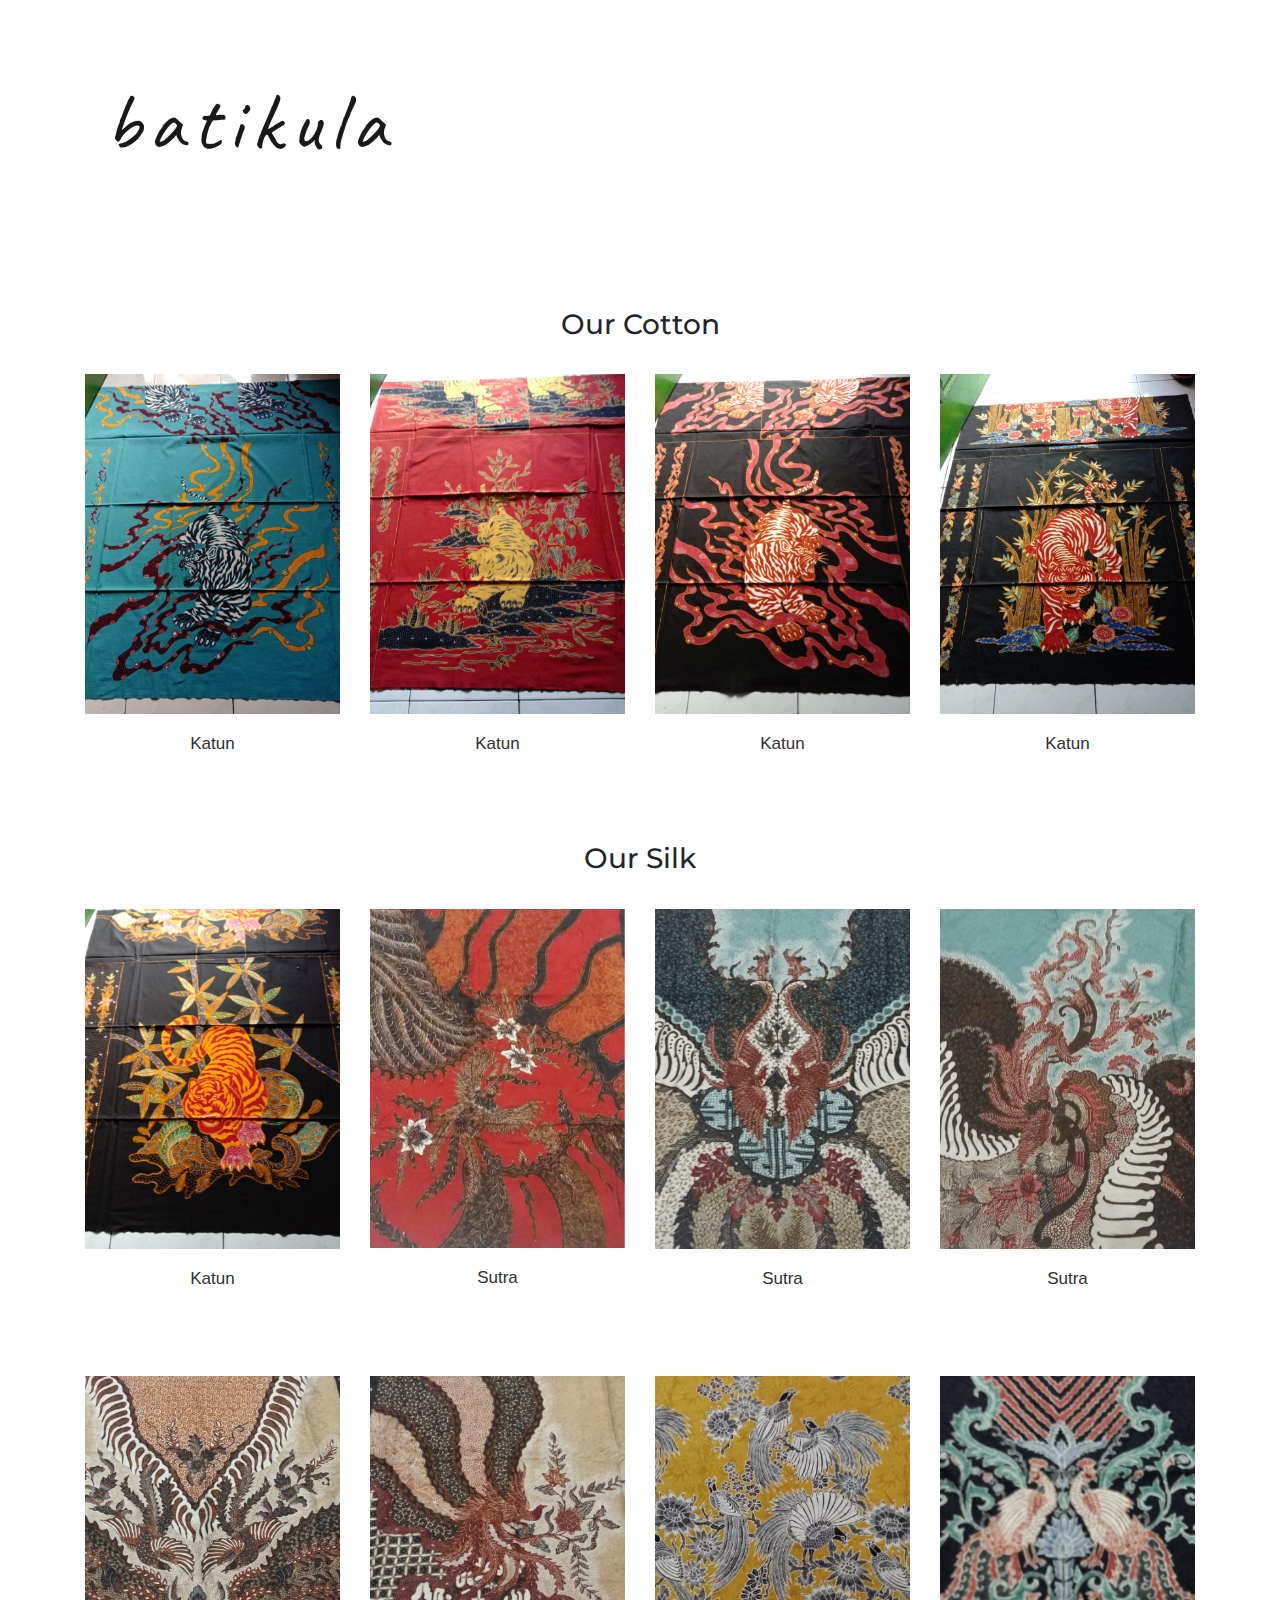
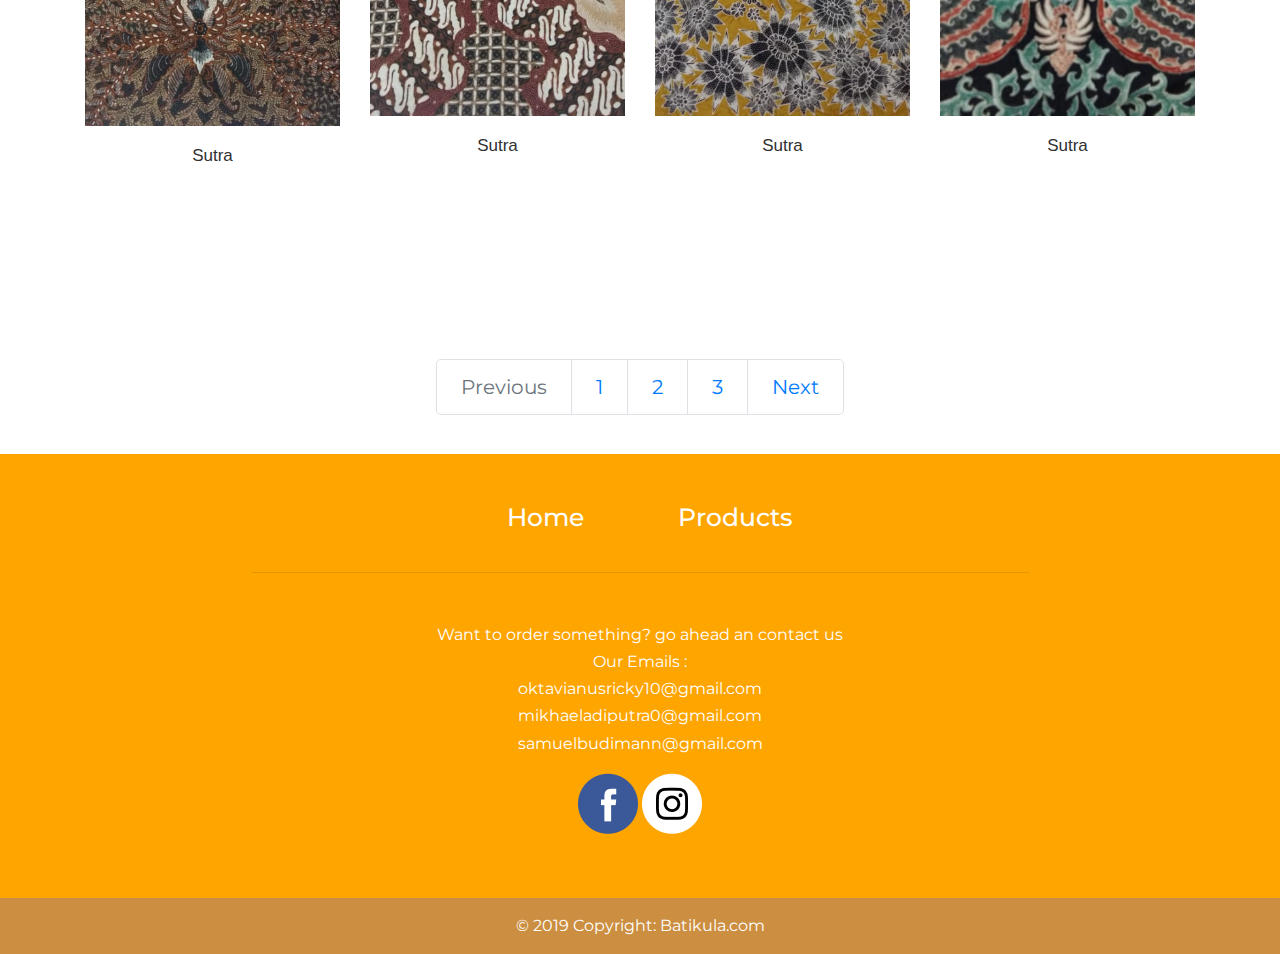
==== productCatalogue/productCatalogue.html @ 53499956 "Add files via upload" ====
<!DOCTYPE html>
<html lang="en" dir="ltr">

<head>
  <!-- bootstrap link -->
  <link rel="stylesheet" href="https://stackpath.bootstrapcdn.com/bootstrap/4.3.1/css/bootstrap.min.css" integrity="sha384-ggOyR0iXCbMQv3Xipma34MD+dH/1fQ784/j6cY/iJTQUOhcWr7x9JvoRxT2MZw1T" crossorigin="anonymous">
  <!-- local CSS -->
  <link rel="stylesheet" href="CSS/product.css">
  <!-- Bootstrap Java -->
  <script src="https://code.jquery.com/jquery-3.3.1.slim.min.js" integrity="sha384-q8i/X+965DzO0rT7abK41JStQIAqVgRVzpbzo5smXKp4YfRvH+8abtTE1Pi6jizo" crossorigin="anonymous"></script>
  <script src="https://cdnjs.cloudflare.com/ajax/libs/popper.js/1.14.7/umd/popper.min.js" integrity="sha384-UO2eT0CpHqdSJQ6hJty5KVphtPhzWj9WO1clHTMGa3JDZwrnQq4sF86dIHNDz0W1" crossorigin="anonymous"></script>
  <script src="https://stackpath.bootstrapcdn.com/bootstrap/4.3.1/js/bootstrap.min.js" integrity="sha384-JjSmVgyd0p3pXB1rRibZUAYoIIy6OrQ6VrjIEaFf/nJGzIxFDsf4x0xIM+B07jRM" crossorigin="anonymous"></script>
  <!-- FONTS -->
  <link rel="stylesheet" href="https://stackpath.bootstrapcdn.com/font-awesome/4.7.0/css/font-awesome.min.css" />
  <!-- FONTS Caveat -->
  <link href="https://fonts.googleapis.com/css?family=Caveat&display=swap" rel="stylesheet">
  <link href="https://fonts.googleapis.com/css?family=Montserrat:300,400,900|Ubuntu" rel="stylesheet">

  <!-- website Icon -->
  <link rel="shortcut icon" type="image/x-icon" href="../Photos/Icons/batikula.ico" />


  <title>Batikula - Product Catalogue</title>
</head>

<body>

  <section id="Title">



    <nav style="position: relative; width: 1735px; height: 81px;left: 129px; top: 67px; " class="navbar  navbar-expand-lg navbar-light ">
      <div class="d-flex flex-grow-1">
        <span class="w-100 d-lg-none d-block">
          <!-- hidden spacer to center brand on mobile --></span>
        <a class="navbar-brand heading-title" href="../index.html">batikula</a>
        <div class="w-100 text-right">
          <button class="navbar-toggler" type="button" data-toggle="collapse" data-target="#myNavbar7">
            <span class="navbar-toggler-icon"></span>
          </button>
        </div>
      </div>
      <div class="collapse navbar-collapse flex-grow-1 text-right" id="navbarTogglerDemo02">
        <ul class="navbar-nav ml-auto flex-nowrap">
          <li class="nav-item">
            <a href="../index.html" class="nav-link link1">Home</a>
          </li>
          <li class="nav-item">
            <a href="productCatalogue/productCatalogue.html" class="nav-link link1">Product</a>
          </li>

          <li class="nav-item">
            <a href="AboutUs.html" class="nav-link link1">Contact Us</a>
          </li>
        </ul>
      </div>
    </nav>

    <section style="margin: 0 3%; padding: 13% 0" class="Product">




      <div style="margin-top:5%" class="container">
        <h3 class="h3"> Our Cotton </h3>
        <div style="margin-top:3%;" class="row">
          <div class="col-md-3 col-sm-6">
            <div class="product-grid2">
              <div class="product-image2">
                <img class="pic-1" src="../CSS/katun/katun6.jpeg">
                <img class="pic-2" src="../CSS/katun/katun6.jpeg">
                <ul class="social">
                  <li><a href="../CSS/katun/katun6.jpeg" data-tip="Quick View"> <i class="fa fa-eye"></i></a></li>
                  <li><a href="#" data-tip="Cotton"><img src="../Photos/Material.png" alt=""></a></a></li>
                  <li><a href="#" data-tip="Blue"><img src="../Photos/Color.png" alt=""></a></a></li>
                </ul>
                <p style="padding: 0; margin: 0;" class="add-to-cart">Designed and handcrafted by Indonesian Artists</p>

              </div>
              <div class="product-content">
                <h3 class="title"><a href="#">Katun</a></h3>
              </div>
            </div>
          </div>
          <div class="col-md-3 col-sm-6">
            <div class="product-grid2">
              <div class="product-image2">
                <img class="pic-1" src="../CSS/katun/katun7.jpeg">
                <img class="pic-2" src="../CSS/katun/katun7.jpeg">
                <ul class="social">
                  <li><a href="../CSS/katun/katun7.jpeg" data-tip="Quick View"> <i class="fa fa-eye"></i></a></li>
                  <li><a href="#" data-tip="Cotton"><img src="../Photos/Material.png" alt=""></a></a></li>
                  <li><a href="#" data-tip="Red"><img src="../Photos/Color.png" alt=""></a></a></li>
                </ul>
                <p style="padding: 0; margin: 0;" class="add-to-cart">Designed and handcrafted by Indonesian artists</p>

              </div>
              <div class="product-content">
                <h3 class="title"><a href="#">Katun</a></h3>

              </div>
            </div>
          </div>
          <div class="col-md-3 col-sm-6">
            <div class="product-grid2">
              <div class="product-image2">
                <img class="pic-1" src="../CSS/katun/katun8.jpeg">
                <img class="pic-2" src="../CSS/katun/katun8.jpeg">
                <ul class="social">
                  <li><a href="../CSS/katun/katun8.jpeg" data-tip="Quick View"> <i class="fa fa-eye"></i></a></li>
                  <li><a href="#" data-tip="Cotton"><img src="../Photos/Material.png" alt=""></a></a></li>
                  <li><a href="#" data-tip="Black and red"><img src="../Photos/Color.png" alt=""></a></a></li>
                </ul>
                <p style="padding: 0; margin: 0;" class="add-to-cart">Designed and handcrafted by Indonesian artist</p>

              </div>
              <div class="product-content">
                <h3 class="title"><a href="#">Katun</a></h3>
              </div>
            </div>
          </div>
          <div class="col-md-3 col-sm-6">
            <div class="product-grid2">
              <div class="product-image2">
                <img style="height: 200%"class="pic-1" src="../CSS/katun/katun9.jpeg">
                <img class="pic-2" src="../CSS/katun/katun9.jpeg">
                <ul class="social">
                  <li><a href="../CSS/katun/katun9.jpeg" data-tip="Quick View"> <i class="fa fa-eye"></i></a></li>
                  <li><a href="#" data-tip="Cotton"><img src="../Photos/Material.png" alt=""></a></a></li>
                  <li><a href="#" data-tip="Black and red"><img src="../Photos/Color.png" alt=""></a></a></li>
                </ul>
                <p style="padding: 0; margin: 0;" class="add-to-cart">Designed and handcrafted by Indonesian artist</p>

              </div>
              <div class="product-content">
                <h3 class="title"><a href="#">Katun</a></h3>

              </div>
            </div>
          </div>
        </div>
      </div>

      <div style="margin-top:5%" class="container">
        <h3 class="h3"> Our Silk </h3>
        <div style="margin-top:3%;" class="row">
          <div class="col-md-3 col-sm-6">
            <div class="product-grid2">
              <div class="product-image2">
                <img class="pic-1" src="../CSS/katun/katun10.jpeg">
                <img class="pic-2" src="../CSS/katun/katun10.jpeg">
                <ul class="social">
                  <li><a href="../CSS/katun/katun10.jpeg" data-tip="Quick View"> <i class="fa fa-eye"></i></a></li>
                  <li><a href="#" data-tip="Cotton"><img src="../Photos/Material.png" alt=""></a></a></li>
                  <li><a href="#" data-tip="Blue"><img src="../Photos/Color.png" alt=""></a></a></li>
                </ul>
                <p style="padding: 0; margin: 0;" class="add-to-cart">Designed and handcrafted by Indonesian Artists</p>

              </div>
              <div class="product-content">
                <h3 class="title"><a href="#">Katun</a></h3>
              </div>
            </div>
          </div>  <div class="col-md-3 col-sm-6">
              <div class="product-grid2">
                <div class="product-image2">
                  <img class="pic-1" src="../CSS/sutra2.png">
                  <img class="pic-2" src="../CSS/sutra2.png">
                  <ul class="social">
                    <li><a href="../CSS/sutra2.png" data-tip="Quick View"> <i class="fa fa-eye"></i></a></li>
                    <li><a href="#" data-tip="Cotton"><img src="../Photos/Material.png" alt=""></a></a></li>
                    <li><a href="#" data-tip="Blue"><img src="../Photos/Color.png" alt=""></a></a></li>
                  </ul>
                  <p style="padding: 0; margin: 0;" class="add-to-cart">Designed and handcrafted by Indonesian Artists</p>

                </div>
                <div class="product-content">
                  <h3 class="title"><a href="#">Sutra</a></h3>
                </div>
              </div>
            </div>
          <div class="col-md-3 col-sm-6">
            <div class="product-grid2">
              <div class="product-image2">
                <img class="pic-1" src="../CSS/sutra3.png">
                <img class="pic-2" src="../CSS/sutra3.png">
                <ul class="social">
                  <li><a href="../CSS/sutra3.png" data-tip="Quick View"> <i class="fa fa-eye"></i></a></li>
                  <li><a href="#" data-tip="Cotton"><img src="../Photos/Material.png" alt=""></a></a></li>
                  <li><a href="#" data-tip="Black and red"><img src="../Photos/Color.png" alt=""></a></a></li>
                </ul>
                <p style="padding: 0; margin: 0;" class="add-to-cart">Designed and handcrafted by Indonesian artist</p>

              </div>
              <div class="product-content">
                <h3 class="title"><a href="#">Sutra</a></h3>
              </div>
            </div>
          </div>
          <div class="col-md-3 col-sm-6">
            <div class="product-grid2">
              <div class="product-image2">
                <img class="pic-1" src="../CSS/sutra4.png">
                <img class="pic-2" src="../CSS/sutra4.png">
                <ul class="social">
                  <li><a href="../CSS/sutra4.png" data-tip="Quick View"> <i class="fa fa-eye"></i></a></li>
                  <li><a href="#" data-tip="Cotton"><img src="../Photos/Material.png" alt=""></a></a></li>
                  <li><a href="#" data-tip="Black and red"><img src="../Photos/Color.png" alt=""></a></a></li>
                </ul>
                <p style="padding: 0; margin: 0;" class="add-to-cart">Designed and handcrafted by Indonesian artist</p>

              </div>
              <div class="product-content">
                <h3 class="title"><a href="#">Sutra</a></h3>

              </div>
            </div>
          </div>
        </div>
      </div>




      <div style="margin-top:5%" class="container">

        <div style="margin-top:3%;" class="row">
          <div class="col-md-3 col-sm-6">
            <div class="product-grid2">
              <div class="product-image2">
                <img class="pic-1" src="../CSS/sutra5.png">
                <img class="pic-2" src="../CSS/sutra5.png">
                <ul class="social">
                  <li><a href="../CSS/sutra5.png" data-tip="Quick View"> <i class="fa fa-eye"></i></a></li>
                  <li><a href="#" data-tip="Cotton"><img src="../Photos/Material.png" alt=""></a></a></li>
                  <li><a href="#" data-tip="Blue"><img src="../Photos/Color.png" alt=""></a></a></li>
                </ul>
                <p style="padding: 0; margin: 0;" class="add-to-cart">Designed and handcrafted by Indonesian Artists</p>

              </div>
              <div class="product-content">
                <h3 class="title"><a href="#">Sutra</a></h3>
              </div>
            </div>
          </div>
          <div class="col-md-3 col-sm-6">
            <div class="product-grid2">
              <div class="product-image2">
                <img class="pic-1" src="../CSS/sutra6.png">
                <img class="pic-2" src="../CSS/sutra6.png">
                <ul class="social">
                  <li><a href="../CSS/sutra6.png" data-tip="Quick View"> <i class="fa fa-eye"></i></a></li>
                  <li><a href="#" data-tip="Cotton"><img src="../Photos/Material.png" alt=""></a></a></li>
                  <li><a href="#" data-tip="Red"><img src="../Photos/Color.png" alt=""></a></a></li>
                </ul>
                <p style="padding: 0; margin: 0;" class="add-to-cart">Designed and handcrafted by Indonesian artists</p>

              </div>
              <div class="product-content">
                <h3 class="title"><a href="#">Sutra</a></h3>

              </div>
            </div>
          </div>
          <div class="col-md-3 col-sm-6">
            <div class="product-grid2">
              <div class="product-image2">
                <img class="pic-1" src="../CSS/sutra7.png">
                <img class="pic-2" src="../CSS/sutra7.png">
                <ul class="social">
                  <li><a href="../CSS/sutra7.png" data-tip="Quick View"> <i class="fa fa-eye"></i></a></li>
                  <li><a href="#" data-tip="Cotton"><img src="../Photos/Material.png" alt=""></a></a></li>
                  <li><a href="#" data-tip="Black and red"><img src="../Photos/Color.png" alt=""></a></a></li>
                </ul>
                <p style="padding: 0; margin: 0;" class="add-to-cart">Designed and handcrafted by Indonesian artist</p>

              </div>
              <div class="product-content">
                <h3 class="title"><a href="#">Sutra</a></h3>
              </div>
            </div>
          </div>
          <div class="col-md-3 col-sm-6">
            <div class="product-grid2">
              <div class="product-image2">
                <img class="pic-1" src="../CSS/sutra8.png">
                <img class="pic-2" src="../CSS/sutra8.png">
                <ul class="social">
                  <li><a href="../CSS/sutra8.png" data-tip="Quick View"> <i class="fa fa-eye"></i></a></li>
                  <li><a href="#" data-tip="Cotton"><img src="../Photos/Material.png" alt=""></a></a></li>
                  <li><a href="#" data-tip="Black and red"><img src="../Photos/Color.png" alt=""></a></a></li>
                </ul>
                <p style="padding: 0; margin: 0;" class="add-to-cart">Designed and handcrafted by Indonesian artist</p>

              </div>
              <div class="product-content">
                <h3 class="title"><a href="#">Sutra</a></h3>

              </div>
            </div>
          </div>
        </div>
      </div>

    </section>


    <nav aria-label="Page navigation example">
      <ul class="pagination  pagination-lg justify-content-center">
        <li class="page-item disabled">
          <a class="page-link" href="#" tabindex="-1">Previous</a>
        </li>
        <li class="page-item"><a class="page-link" href="#">1</a></li>
        <li class="page-item"><a class="page-link" href="#">2</a></li>
        <li class="page-item"><a class="page-link" href="#">3</a></li>
        <li class="page-item">
          <a class="page-link" href="#">Next</a>
        </li>
      </ul>
    </nav>





    <section class="Footer">
      <footer style="margin-top: 3%; background-color: orange; color: white;" class="page-footer font-small indigo">

        <!-- Footer Links -->
        <div class="container">

          <!-- Grid row-->
          <div class="row text-center d-flex justify-content-center pt-5 mb-3">

            <!-- Grid column -->
            <div class="col-md-2 mb-3">
              <h6 style="font-size: 25px;">
                <a class="linkFooter" href="#!">Home</a>
              </h6>
            </div>
            <!-- Grid column -->

            <!-- Grid column -->
            <div class="col-md-2 mb-3">
              <h6 style="font-size: 25px;">
                <a class="linkFooter" href="productCatalogue/productCatalogue.html">Products</a>
              </h6>
            </div>
            <!-- Grid column -->



          </div>
          <!-- Grid row-->
          <hr class="rgba-white-light" style="margin: 0 15%;">

          <!-- Grid row-->
          <div class="row d-flex text-center justify-content-center mb-md-0 mb-4">

            <!-- Grid column -->
            <div class="col-md-8 col-12 mt-5">
              <p style="line-height: 1.7rem">
Want to order something? go ahead an contact us <br>

                Our Emails : <br>
oktavianusricky10@gmail.com <br>
mikhaeladiputra0@gmail.com <br>
samuelbudimann@gmail.com</p>
            </div>
            <!-- Grid column -->

          </div>
          <!-- Grid row-->
          <hr class="clearfix d-md-none rgba-white-light" style="margin: 10% 15% 5%;">

          <!-- Grid row-->
          <div style="background-color: orange;" class="row pb-3">

            <!-- Grid column -->
            <div style="background-color: orange;" class="col-md-12">

              <div class="mb-5 flex-center">

                <!-- Facebook -->
                <a class="fb-ic">
                  <a href="#"> <img src="../Photos/Facebook.png" alt=""></a>
                </a>


                <!--Instagram-->
                <a class="ins-ic">
                  <a href="#"> <img src="../Photos/Instagram.png" alt=""></a>
                </a>

              </div>

            </div>
            <!-- Grid column -->

          </div>
          <!-- Grid row-->

        </div>
        <!-- Footer Links -->

        <!-- Copyright -->
        <div style="background-color:#CC8E40; " class="footer-copyright text-center py-3">© 2019 Copyright:
          <a style="  text-decoration: none !important; color: inherit;" href="https://mdbootstrap.com/education/bootstrap/"> Batikula.com</a>
        </div>
        <!-- Copyright -->

      </footer>
      <!-- Footer -->


    </section>

</body>

</html>
---- productCatalogue/CSS/product.css ----
body {
  text-align: center;
  font-family: "Montserrat", sans-serif;
}

.heading-title {
  font-family: Caveat, cursive;
  position: absolute;
  width: 280.5px;
  height: 102px;
  left: -24px;
  top: -1px;
  font-family: Caveat;
  font-style: normal;
  font-weight: normal;
  font-size: 81.6px;
  line-height: 103px;
  text-align: center;
  letter-spacing: 0.1em;
}

.link1 {
  position: inherit;
  width: 172px;
  height: 50.3px;
  left: 1046px;
  top: 21px;
  font-size: 18px;
  line-height: 44px;
  text-align: center;
  letter-spacing: 0.05em;
}

.mainFoto {
  float: right;
  width: 50%;
  margin-left: 10%;
  padding: 5%%;
}

.mainHeading {
  position: absolute;
  width: 597px;
  height: 387px;
  left: 31px;
  top: 174px;
  font-family: Montserrat;
  font-style: normal;
  font-weight: normal;
  font-size: 35px;
  line-height: 43px;
  text-align: right;
  letter-spacing: 0.1em;
}



/********************* shopping Demo-1 **********************/
.product-grid {
  font-family: Raleway, sans-serif;
  text-align: center;
  padding: 0 0 72px;
  border: 1px solid rgba(0, 0, 0, .1);
  overflow: hidden;
  position: relative;
  z-index: 1
}

.product-grid .product-image {
  position: relative;
  transition: all .3s ease 0s
}

.product-grid .product-image a {
  display: block
}

.product-grid .product-image img {
  width: 100%;
  height: auto
}

.product-grid .pic-1 {
  opacity: 1;
  transition: all .3s ease-out 0s
}

.product-grid:hover .pic-1 {
  opacity: 1
}

.product-grid .pic-2 {
  opacity: 0;
  position: absolute;
  top: 0;
  left: 0;
  transition: all .3s ease-out 0s
}

.product-grid:hover .pic-2 {
  opacity: 1
}

.product-grid .social {
  width: 150px;
  padding: 0;
  margin: 0;
  list-style: none;
  opacity: 0;
  transform: translateY(-50%) translateX(-50%);
  position: absolute;
  top: 60%;
  left: 50%;
  z-index: 1;
  transition: all .3s ease 0s
}

.product-grid:hover .social {
  opacity: 1;
  top: 50%
}

.product-grid .social li {
  display: inline-block
}

.product-grid .social li a {
  color: #fff;
  background-color: #333;
  font-size: 16px;
  line-height: 40px;
  text-align: center;
  height: 40px;
  width: 40px;
  margin: 0 2px;
  display: block;
  position: relative;
  transition: all .3s ease-in-out
}

.product-grid .social li a:hover {
  color: #fff;
  background-color: #ef5777
}

.product-grid .social li a:after, .product-grid .social li a:before {
  content: attr(data-tip);
  color: #fff;
  background-color: #000;
  font-size: 12px;
  letter-spacing: 1px;
  line-height: 20px;
  padding: 1px 5px;
  white-space: nowrap;
  opacity: 0;
  transform: translateX(-50%);
  position: absolute;
  left: 50%;
  top: -30px
}

.product-grid .social li a:after {
  content: '';
  height: 15px;
  width: 15px;
  border-radius: 0;
  transform: translateX(-50%) rotate(45deg);
  top: -20px;
  z-index: -1
}

.product-grid .social li a:hover:after, .product-grid .social li a:hover:before {
  opacity: 1
}

.product-grid .product-discount-label, .product-grid .product-new-label {
  color: #fff;
  background-color: #ef5777;
  font-size: 12px;
  text-transform: uppercase;
  padding: 2px 7px;
  display: block;
  position: absolute;
  top: 10px;
  left: 0
}

.product-grid .product-discount-label {
  background-color: #333;
  left: auto;
  right: 0
}

.product-grid .rating {
  color: #FFD200;
  font-size: 12px;
  padding: 12px 0 0;
  margin: 0;
  list-style: none;
  position: relative;
  z-index: -1
}

.product-grid .rating li.disable {
  color: rgba(0, 0, 0, .2)
}

.product-grid .product-content {
  background-color: #fff;
  text-align: center;
  padding: 12px 0;
  margin: 0 auto;
  position: absolute;
  left: 0;
  right: 0;
  bottom: -27px;
  z-index: 1;
  transition: all .3s
}

.product-grid:hover .product-content {
  bottom: 0
}

.product-grid .title {
  font-size: 13px;
  font-weight: 400;
  letter-spacing: .5px;
  text-transform: capitalize;
  margin: 0 0 10px;
  transition: all .3s ease 0s
}

.product-grid .title a {
  color: #828282
}

.product-grid .title a:hover, .product-grid:hover .title a {
  color: #ef5777
}

.product-grid .price {
  color: #333;
  font-size: 17px;
  font-family: Montserrat, sans-serif;
  font-weight: 700;
  letter-spacing: .6px;
  margin-bottom: 8px;
  text-align: center;
  transition: all .3s
}

.product-grid .price span {
  color: #999;
  font-size: 13px;
  font-weight: 400;
  text-decoration: line-through;
  margin-left: 3px;
  display: inline-block
}

.product-grid .add-to-cart {
  color: #000;
  font-size: 10px;
  font-weight: 600;
  opacity: 0.2;

}

@media only screen and (max-width:990px) {
  .product-grid {
    margin-bottom: 30px
  }
}

/********************* Shopping Demo-2 **********************/
.demo {
  padding: 45px 0
}

.product-grid2 {
  font-family: 'Open Sans', sans-serif;
  position: relative
}

.product-grid2 .product-image2 {
  overflow: hidden;
  position: relative
}

.product-grid2 .product-image2 a {
  display: block
}

.product-grid2 .product-image2 img {
  width: 100%;

  height: auto
}

.product-image2 .pic-1 {
  opacity: 1;
  transition: all .5s;
  width: 400%;
  height: 400%;
}

.product-grid2:hover .product-image2 .pic-1 {
  opacity: 0
}

.product-image2 .pic-2 {
  width: 400%;
  height: 400%;
  opacity: 0;
  position: absolute;
  top: 0;
  left: 0;
  transition: all .5s
}

.product-grid2:hover .product-image2 .pic-2 {
  opacity: 1
}

.product-grid2 .social {
  padding: 0;
  margin: 0;
  position: absolute;
  bottom: 50px;
  right: 25px;
  z-index: 1
}

.product-grid2 .social li {
  margin: 0 0 10px;
  display: block;
  transform: translateX(100px);
  transition: all .5s
}

.product-grid2:hover .social li {
  transform: translateX(0)
}

.product-grid2:hover .social li:nth-child(2) {
  transition-delay: .15s
}

.product-grid2:hover .social li:nth-child(3) {
  transition-delay: .25s
}

.product-grid2 .social li a {
  color: #505050;
  background-color: #fff;
  font-size: 17px;
  line-height: 45px;
  text-align: center;
  height: 45px;
  width: 45px;
  border-radius: 50%;
  display: block;
  transition: all .3s ease 0s
}

.product-grid2 .social li a:hover {
  color: #fff;
  background-color: #FFC98A;
  box-shadow: 0 0 10px rgba(0, 0, 0, .5)
}

.product-grid2 .social li a:after, .product-grid2 .social li a:before {
  content: attr(data-tip);
  color: #fff;
  background-color: #000;
  font-size: 12px;
  line-height: 22px;
  border-radius: 3px;
  padding: 0 5px;
  white-space: nowrap;
  opacity: 0;
  transform: translateX(-50%);
  position: absolute;
  left: 50%;
  top: -30px
}

.product-grid2 .social li a:after {
  content: '';
  height: 15px;
  width: 15px;
  border-radius: 0;
  transform: translateX(-50%) rotate(45deg);
  top: -22px;
  z-index: -1
}

.product-grid2 .social li a:hover:after, .product-grid2 .social li a:hover:before {
  opacity: 1
}

.product-grid2 .add-to-cart {
  color: #fff;
  background-color: #404040;
  font-size: 15px;
  text-align: center;
  width: 100%;
  padding: 10px 0;
  display: block;
  position: absolute;
  left: 0;
  bottom: -100%;
  transition: all .4s;
  opacity: 0.8;

}

.product-grid2 .add-to-cart:hover {
  background-color: grey;
  text-decoration: none
}

.product-grid2:hover .add-to-cart {
  bottom: 0
}

.product-grid2 .product-new-label {
  background-color: #3498db;
  color: #fff;
  font-size: 17px;
  padding: 5px 10px;
  position: absolute;
  right: 0;
  top: 0;
  transition: all .3s
}

.product-grid2:hover .product-new-label {
  opacity: 0
}

.product-grid2 .product-content {
  padding: 20px 10px;
  text-align: center
}

.product-grid2 .title {
  font-size: 17px;
  margin: 0 0 7px
}

.product-grid2 .title a {
  color: #303030
}

.product-grid2 .title a:hover {
  color: #3498db
}

.product-grid2 .price {
  color: #303030;
  font-size: 15px
}

@media screen and (max-width:990px) {
  .product-grid2 {
    margin-bottom: 30px
  }
}


@media only screen and (max-width:1200px) {
  .product-grid3 .rating {
    margin: 0
  }
}

@media only screen and (max-width:990px) {
  .product-grid3 {
    margin-bottom: 30px
  }

  .product-grid3 .rating {
    margin: -22px 0 0
  }
}

@media only screen and (max-width:359px) {
  .product-grid3 .rating {
    margin: 0
  }
}


@media only screen and (max-width:990px) {
  .product-grid9 {
    margin-bottom: 30px
  }
}


.linkFooter {
  text-decoration: none !important;
  color: inherit;
  font-family: "Montserrat", sans-serif;
  margin: 2%;
}
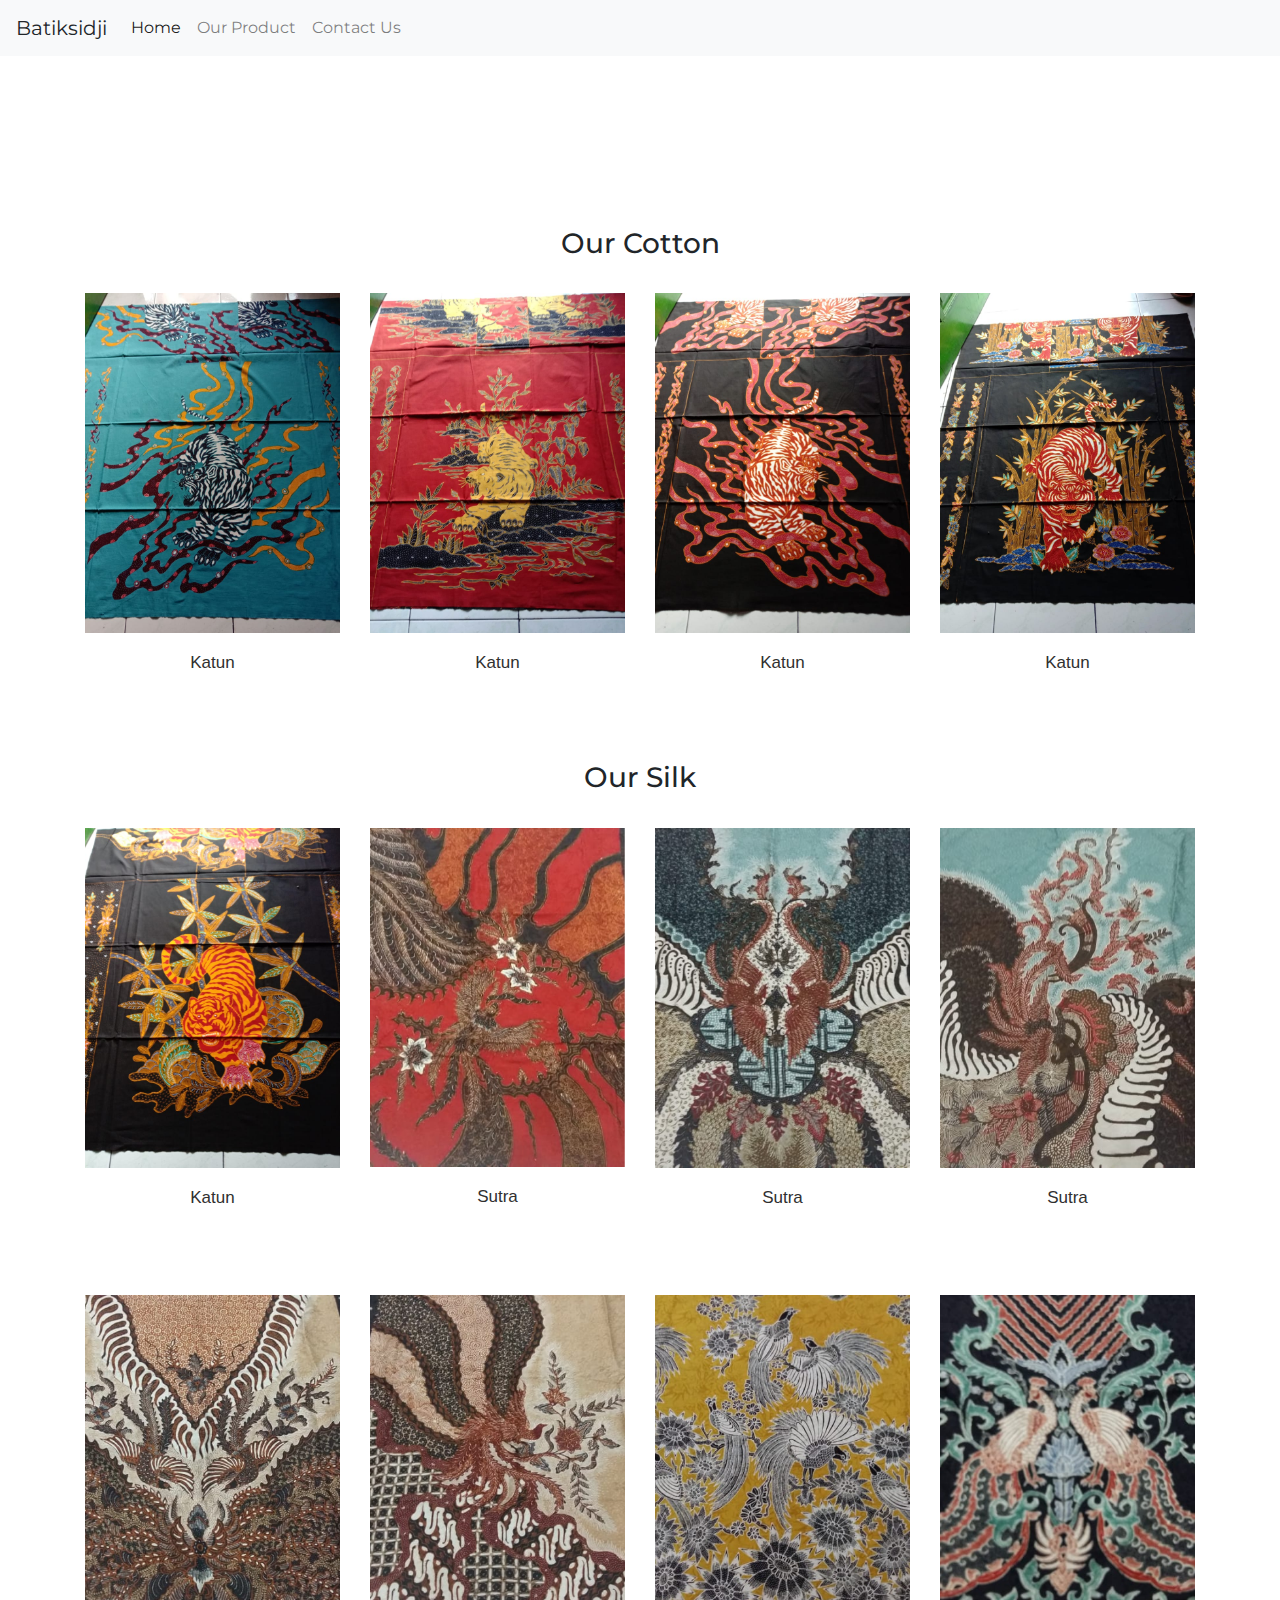
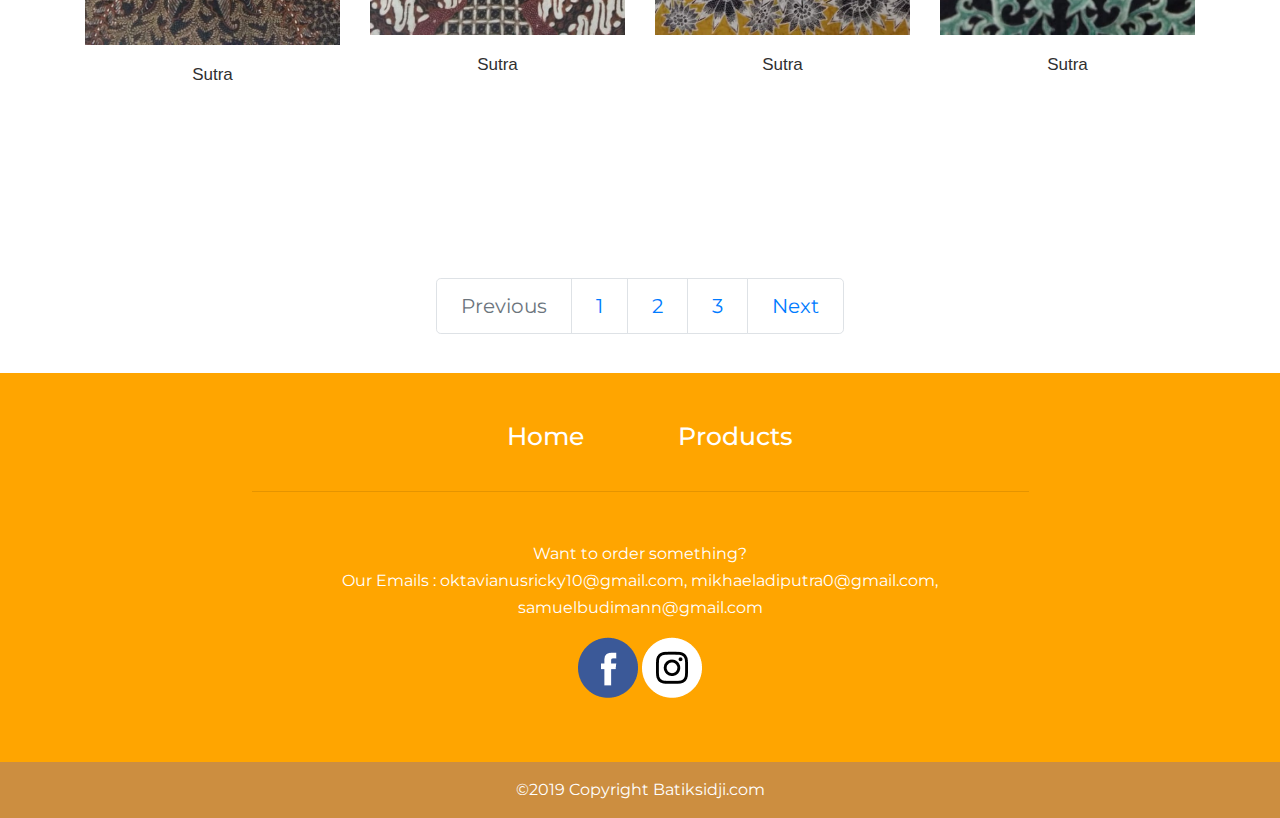
==== commit df1f8a78: "Add files via upload" ====
--- a/productCatalogue/productCatalogue.html
+++ b/productCatalogue/productCatalogue.html
@@ -20,7 +20,7 @@
   <link rel="shortcut icon" type="image/x-icon" href="../Photos/Icons/batikula.ico" />
 
 
-  <title>Batikula - Product Catalogue</title>
+  <title>Batiksidji - Product Catalogue</title>
 </head>
 
 <body>
@@ -28,38 +28,22 @@
   <section id="Title">
 
 
-
-    <nav style="position: relative; width: 1735px; height: 81px;left: 129px; top: 67px; " class="navbar  navbar-expand-lg navbar-light ">
-      <div class="d-flex flex-grow-1">
-        <span class="w-100 d-lg-none d-block">
-          <!-- hidden spacer to center brand on mobile --></span>
-        <a class="navbar-brand heading-title" href="../index.html">batikula</a>
-        <div class="w-100 text-right">
-          <button class="navbar-toggler" type="button" data-toggle="collapse" data-target="#myNavbar7">
-            <span class="navbar-toggler-icon"></span>
-          </button>
-        </div>
-      </div>
-      <div class="collapse navbar-collapse flex-grow-1 text-right" id="navbarTogglerDemo02">
-        <ul class="navbar-nav ml-auto flex-nowrap">
-          <li class="nav-item">
-            <a href="../index.html" class="nav-link link1">Home</a>
-          </li>
-          <li class="nav-item">
-            <a href="productCatalogue/productCatalogue.html" class="nav-link link1">Product</a>
-          </li>
-
-          <li class="nav-item">
-            <a href="AboutUs.html" class="nav-link link1">Contact Us</a>
-          </li>
-        </ul>
-      </div>
-    </nav>
+    <nav class="navbar navbar-expand-lg navbar-light fixed-top bg-light">
+  <a class="navbar-brand" >Batiksidji</a>
+  <button class="navbar-toggler" type="button" data-toggle="collapse" data-target="#navbarNavAltMarkup" aria-controls="navbarNavAltMarkup" aria-expanded="false" aria-label="Toggle navigation">
+    <span class="navbar-toggler-icon"></span>
+  </button>
+  <div class="collapse navbar-collapse" id="navbarNavAltMarkup">
+    <div class="navbar-nav">
+      <a class="nav-item nav-link active" href="../index.html">Home <span class="sr-only">(current)</span></a>
+
+      <a class="nav-item nav-link">Our Product</a>
+        <a class="nav-item nav-link" href="#contact-us">Contact Us</a>
+    </div>
+  </div>
+</nav>
 
     <section style="margin: 0 3%; padding: 13% 0" class="Product">
-
-
-
 
       <div style="margin-top:5%" class="container">
         <h3 class="h3"> Our Cotton </h3>
@@ -323,7 +307,7 @@
 
 
 
-    <section class="Footer">
+    <section id="contact-us"class="Footer">
       <footer style="margin-top: 3%; background-color: orange; color: white;" class="page-footer font-small indigo">
 
         <!-- Footer Links -->
@@ -335,7 +319,7 @@
             <!-- Grid column -->
             <div class="col-md-2 mb-3">
               <h6 style="font-size: 25px;">
-                <a class="linkFooter" href="#!">Home</a>
+                <a class="linkFooter" href="../index.html">Home</a>
               </h6>
             </div>
             <!-- Grid column -->
@@ -360,12 +344,11 @@
             <!-- Grid column -->
             <div class="col-md-8 col-12 mt-5">
               <p style="line-height: 1.7rem">
-Want to order something? go ahead an contact us <br>
-
-                Our Emails : <br>
-oktavianusricky10@gmail.com <br>
-mikhaeladiputra0@gmail.com <br>
-samuelbudimann@gmail.com</p>
+Want to order something?<br>
+                Our Emails :
+oktavianusricky10@gmail.com,
+mikhaeladiputra0@gmail.com,
+samuelbudimann@gmail.com </p>
             </div>
             <!-- Grid column -->
 
@@ -404,8 +387,8 @@
         <!-- Footer Links -->
 
         <!-- Copyright -->
-        <div style="background-color:#CC8E40; " class="footer-copyright text-center py-3">© 2019 Copyright:
-          <a style="  text-decoration: none !important; color: inherit;" href="https://mdbootstrap.com/education/bootstrap/"> Batikula.com</a>
+        <div style="background-color:#CC8E40; " class="footer-copyright text-center py-3">©2019 Copyright
+          <a style="  text-decoration: none !important; color: inherit;"> Batiksidji.com</a>
         </div>
         <!-- Copyright -->
 
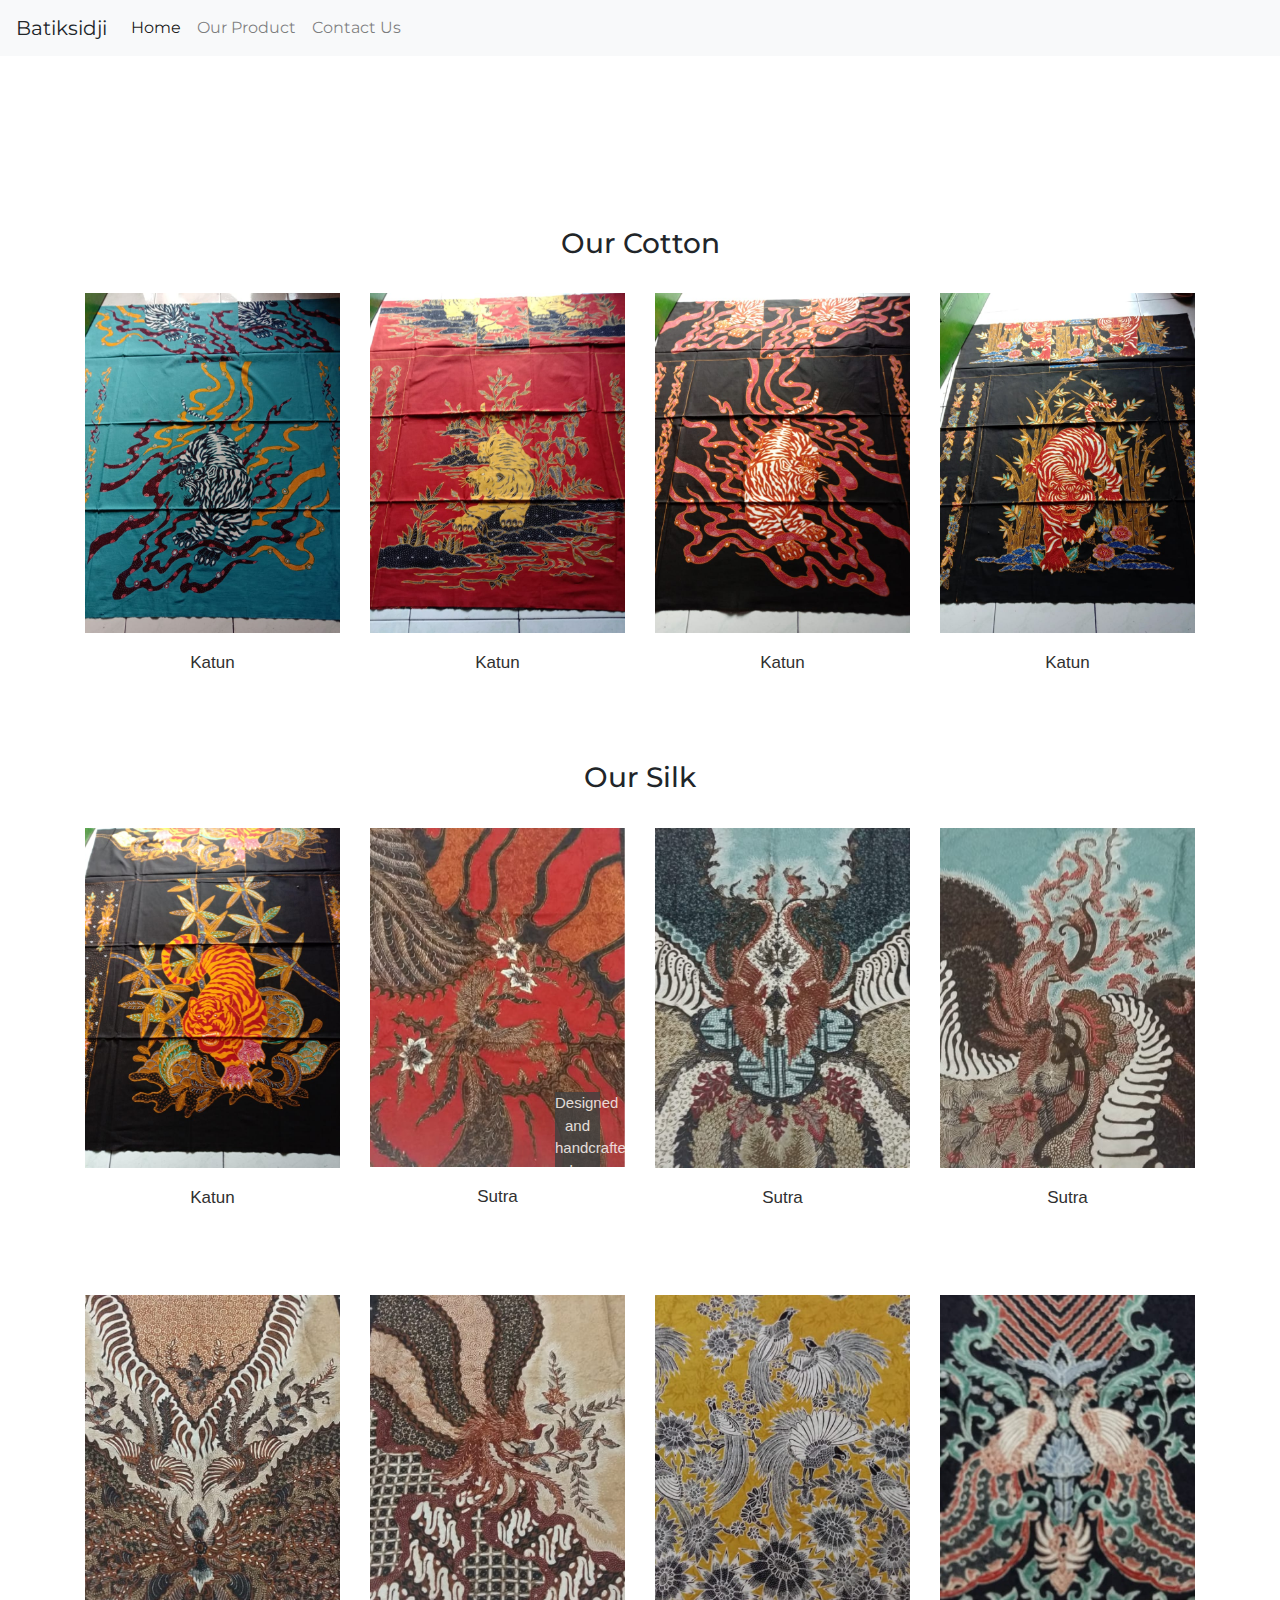
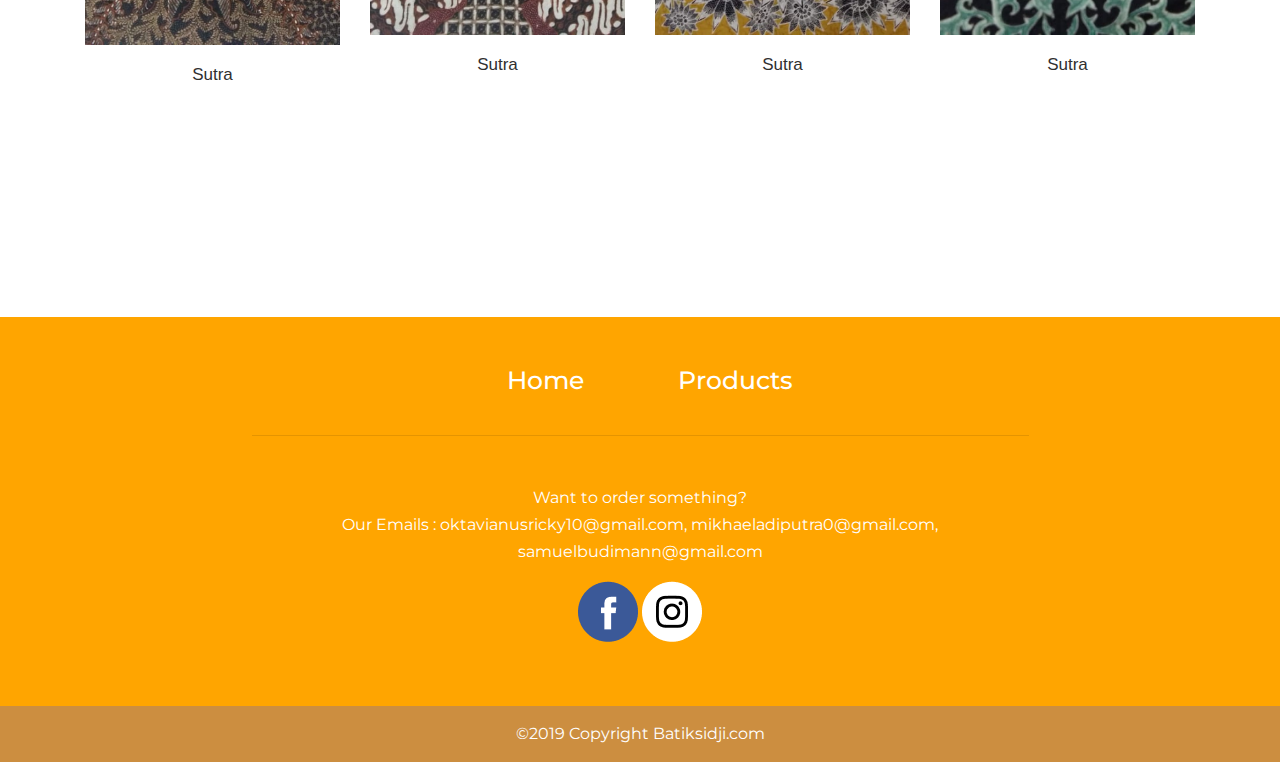
==== commit d62eb78a: "Add files via upload" ====
--- a/productCatalogue/productCatalogue.html
+++ b/productCatalogue/productCatalogue.html
@@ -56,7 +56,7 @@
                 <ul class="social">
                   <li><a href="../CSS/katun/katun6.jpeg" data-tip="Quick View"> <i class="fa fa-eye"></i></a></li>
                   <li><a href="#" data-tip="Cotton"><img src="../Photos/Material.png" alt=""></a></a></li>
-                  <li><a href="#" data-tip="Blue"><img src="../Photos/Color.png" alt=""></a></a></li>
+                
                 </ul>
                 <p style="padding: 0; margin: 0;" class="add-to-cart">Designed and handcrafted by Indonesian Artists</p>
 
@@ -74,7 +74,7 @@
                 <ul class="social">
                   <li><a href="../CSS/katun/katun7.jpeg" data-tip="Quick View"> <i class="fa fa-eye"></i></a></li>
                   <li><a href="#" data-tip="Cotton"><img src="../Photos/Material.png" alt=""></a></a></li>
-                  <li><a href="#" data-tip="Red"><img src="../Photos/Color.png" alt=""></a></a></li>
+
                 </ul>
                 <p style="padding: 0; margin: 0;" class="add-to-cart">Designed and handcrafted by Indonesian artists</p>
 
@@ -93,7 +93,7 @@
                 <ul class="social">
                   <li><a href="../CSS/katun/katun8.jpeg" data-tip="Quick View"> <i class="fa fa-eye"></i></a></li>
                   <li><a href="#" data-tip="Cotton"><img src="../Photos/Material.png" alt=""></a></a></li>
-                  <li><a href="#" data-tip="Black and red"><img src="../Photos/Color.png" alt=""></a></a></li>
+
                 </ul>
                 <p style="padding: 0; margin: 0;" class="add-to-cart">Designed and handcrafted by Indonesian artist</p>
 
@@ -111,7 +111,7 @@
                 <ul class="social">
                   <li><a href="../CSS/katun/katun9.jpeg" data-tip="Quick View"> <i class="fa fa-eye"></i></a></li>
                   <li><a href="#" data-tip="Cotton"><img src="../Photos/Material.png" alt=""></a></a></li>
-                  <li><a href="#" data-tip="Black and red"><img src="../Photos/Color.png" alt=""></a></a></li>
+
                 </ul>
                 <p style="padding: 0; margin: 0;" class="add-to-cart">Designed and handcrafted by Indonesian artist</p>
 
@@ -136,7 +136,7 @@
                 <ul class="social">
                   <li><a href="../CSS/katun/katun10.jpeg" data-tip="Quick View"> <i class="fa fa-eye"></i></a></li>
                   <li><a href="#" data-tip="Cotton"><img src="../Photos/Material.png" alt=""></a></a></li>
-                  <li><a href="#" data-tip="Blue"><img src="../Photos/Color.png" alt=""></a></a></li>
+
                 </ul>
                 <p style="padding: 0; margin: 0;" class="add-to-cart">Designed and handcrafted by Indonesian Artists</p>
 
@@ -153,8 +153,7 @@
                   <ul class="social">
                     <li><a href="../CSS/sutra2.png" data-tip="Quick View"> <i class="fa fa-eye"></i></a></li>
                     <li><a href="#" data-tip="Cotton"><img src="../Photos/Material.png" alt=""></a></a></li>
-                    <li><a href="#" data-tip="Blue"><img src="../Photos/Color.png" alt=""></a></a></li>
-                  </ul>
+
                   <p style="padding: 0; margin: 0;" class="add-to-cart">Designed and handcrafted by Indonesian Artists</p>
 
                 </div>
@@ -171,7 +170,7 @@
                 <ul class="social">
                   <li><a href="../CSS/sutra3.png" data-tip="Quick View"> <i class="fa fa-eye"></i></a></li>
                   <li><a href="#" data-tip="Cotton"><img src="../Photos/Material.png" alt=""></a></a></li>
-                  <li><a href="#" data-tip="Black and red"><img src="../Photos/Color.png" alt=""></a></a></li>
+
                 </ul>
                 <p style="padding: 0; margin: 0;" class="add-to-cart">Designed and handcrafted by Indonesian artist</p>
 
@@ -189,7 +188,7 @@
                 <ul class="social">
                   <li><a href="../CSS/sutra4.png" data-tip="Quick View"> <i class="fa fa-eye"></i></a></li>
                   <li><a href="#" data-tip="Cotton"><img src="../Photos/Material.png" alt=""></a></a></li>
-                  <li><a href="#" data-tip="Black and red"><img src="../Photos/Color.png" alt=""></a></a></li>
+
                 </ul>
                 <p style="padding: 0; margin: 0;" class="add-to-cart">Designed and handcrafted by Indonesian artist</p>
 
@@ -217,7 +216,7 @@
                 <ul class="social">
                   <li><a href="../CSS/sutra5.png" data-tip="Quick View"> <i class="fa fa-eye"></i></a></li>
                   <li><a href="#" data-tip="Cotton"><img src="../Photos/Material.png" alt=""></a></a></li>
-                  <li><a href="#" data-tip="Blue"><img src="../Photos/Color.png" alt=""></a></a></li>
+
                 </ul>
                 <p style="padding: 0; margin: 0;" class="add-to-cart">Designed and handcrafted by Indonesian Artists</p>
 
@@ -235,7 +234,7 @@
                 <ul class="social">
                   <li><a href="../CSS/sutra6.png" data-tip="Quick View"> <i class="fa fa-eye"></i></a></li>
                   <li><a href="#" data-tip="Cotton"><img src="../Photos/Material.png" alt=""></a></a></li>
-                  <li><a href="#" data-tip="Red"><img src="../Photos/Color.png" alt=""></a></a></li>
+
                 </ul>
                 <p style="padding: 0; margin: 0;" class="add-to-cart">Designed and handcrafted by Indonesian artists</p>
 
@@ -254,7 +253,7 @@
                 <ul class="social">
                   <li><a href="../CSS/sutra7.png" data-tip="Quick View"> <i class="fa fa-eye"></i></a></li>
                   <li><a href="#" data-tip="Cotton"><img src="../Photos/Material.png" alt=""></a></a></li>
-                  <li><a href="#" data-tip="Black and red"><img src="../Photos/Color.png" alt=""></a></a></li>
+
                 </ul>
                 <p style="padding: 0; margin: 0;" class="add-to-cart">Designed and handcrafted by Indonesian artist</p>
 
@@ -272,7 +271,7 @@
                 <ul class="social">
                   <li><a href="../CSS/sutra8.png" data-tip="Quick View"> <i class="fa fa-eye"></i></a></li>
                   <li><a href="#" data-tip="Cotton"><img src="../Photos/Material.png" alt=""></a></a></li>
-                  <li><a href="#" data-tip="Black and red"><img src="../Photos/Color.png" alt=""></a></a></li>
+
                 </ul>
                 <p style="padding: 0; margin: 0;" class="add-to-cart">Designed and handcrafted by Indonesian artist</p>
 
@@ -287,25 +286,6 @@
       </div>
 
     </section>
-
-
-    <nav aria-label="Page navigation example">
-      <ul class="pagination  pagination-lg justify-content-center">
-        <li class="page-item disabled">
-          <a class="page-link" href="#" tabindex="-1">Previous</a>
-        </li>
-        <li class="page-item"><a class="page-link" href="#">1</a></li>
-        <li class="page-item"><a class="page-link" href="#">2</a></li>
-        <li class="page-item"><a class="page-link" href="#">3</a></li>
-        <li class="page-item">
-          <a class="page-link" href="#">Next</a>
-        </li>
-      </ul>
-    </nav>
-
-
-
-
 
     <section id="contact-us"class="Footer">
       <footer style="margin-top: 3%; background-color: orange; color: white;" class="page-footer font-small indigo">
